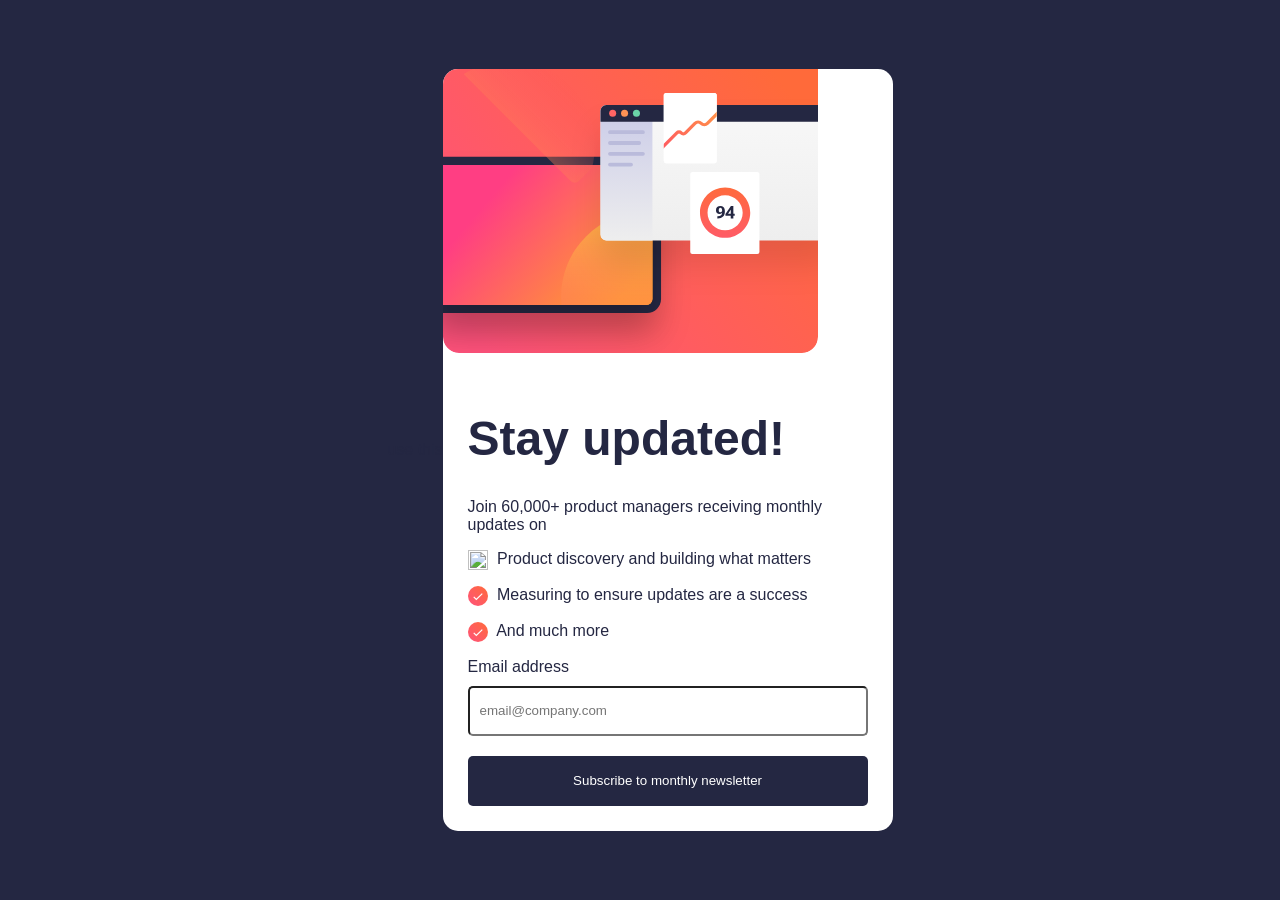
==== index.html @ 40ba4877 "Add files via upload" ====
use this <!DOCTYPE html>
<html lang="en" dir="ltr">
<head>
<meta charset="utf-8">
<title>Newsletter Signup</title>

<style>

body{
    background-color: hsl(234, 29%, 20%);
    color: hsl(234, 29%, 20%);
    font-family: Arial, sans-serif;
    font-size: 16px;

    display:flex;
    justify-content:center;
    align-items:center;
    min-height:100vh;

    margin:0;
    padding:20px;
    box-sizing:border-box;
}

#main{
    display:flex;
    width:min(900px,100%);
    background-color:white;
    border-radius:15px;
    padding:20px;
    box-sizing:border-box;
}

#div1{
    width:60%;
    padding:20px;
    box-sizing:border-box;
}

#div2{
    width:40%;
    display:flex;
    justify-content:center;
    align-items:center;
}

img{
    max-width:100%;
    height:auto;
    display:block;
}

button{
    background-color:hsl(234, 29%, 20%);
    color:white;
    width:100%;
    height:50px;
    border-radius:5px;
    border:none;
    cursor:pointer;
}

h1{
    color:hsl(234, 29%, 20%);
    font-size:3rem;
}

input{
    width:100%;
    height:50px;
    margin-bottom:20px;
    margin-top:10px;
    border-radius:5px;
    box-sizing:border-box;
    padding-left:10px;
}

.para-images{
    width:20px;
    height:20px;
    margin-right:5px;
    display:inline-block;
    vertical-align:middle;
}
#err{
    color:red;
    font-size:0.9rem;

}

/* Mobile version */

#main1{
    display:none;
    width:min(450px,100%);
    background-color:white;
    border-radius:15px;
    overflow:hidden;
}

#div21{
    width:100%;
}

#div11{
    padding:25px;
    box-sizing:border-box;
}

</style>

<script>

function validateEmail(){

    let email = document.getElementById("email").value;

    let atSign = 0;
    let dotSign = 0;

    for(let i = 0; i < email.length; i++){

        if(email[i] === "@"){
            atSign++;
        }

        if(email[i] === "."){
            dotSign++;
        }
    }

    if(atSign == 1 && dotSign >= 1){

        document.getElementById("email").style.color = "green";

        localStorage.setItem("email", email);

        window.location.href = "thank-u.html";

    }else{

        document.getElementById("email").style.color = "red";
        document.getElementById("email").style.backgroundColor = "pink";
    }
}

function resized(){

    const width = window.innerWidth;

    if(width < 1500){

        document.getElementById('main').style.display = 'none';
        document.getElementById('main1').style.display = 'block';

    }else{

        document.getElementById('main').style.display = 'flex';
        document.getElementById('main1').style.display = 'none';
    }
}

window.addEventListener('resize', resized);
window.addEventListener('load', resized);

</script>

</head>

<body>

<div id="main">

    <div id="div1">

        <h1>Stay updated!</h1>

        <p>Join 60,000+ product managers receiving monthly updates on</p>

        <p>
            <img class="para-images" src="images/icon-success.svg" alt="">
            Product discovery and building what matters
        </p>

        <p>
            <img class="para-images" src="icon-success.svg" alt="">
            Measuring to ensure updates are a success
        </p>

        <p>
            <img class="para-images" src="images/icon-success.svg" alt="">
            And much more
        </p>

        <div id="contact">

            <label for="email">Email address</label>
            <span  id="err"></span>
            <br>

            <input
                id="email"
                type="text"
                placeholder="email@company.com"
            >

            <button
                type="button"
                id="btn"
                onclick="validateEmail()">
                Subscribe to monthly newsletter
            </button>

        </div>

    </div>

    <div id="div2">
        <img src="images/illustration-sign-up-desktop.svg" alt="">
    </div>

</div>

<!-- Mobile Layout -->

<div id="main1">

    <div id="div21">
        <img src="images/illustration-sign-up-mobile.svg" alt="">
    </div>

    <div id="div11">

        <h1>Stay updated!</h1>

        <p>Join 60,000+ product managers receiving monthly updates on</p>

        <p>
            <img class="para-images" src="icon-success.svg" alt="">
            Product discovery and building what matters
        </p>

        <p>
            <img class="para-images" src="images/icon-success.svg" alt="">
            Measuring to ensure updates are a success
        </p>

        <p>
            <img class="para-images" src="images/icon-success.svg" alt="">
            And much more
        </p>

        <div id="contact1">

            <label for="email">Email address</label><br>

            <input
                id="email"
                type="text"
                placeholder="email@company.com"
            >

            <button
                type="button"
                id="btn1"
                onclick="validateEmail()">
                Subscribe to monthly newsletter
            </button>

        </div>

    </div>

</div>

</body>
</html>
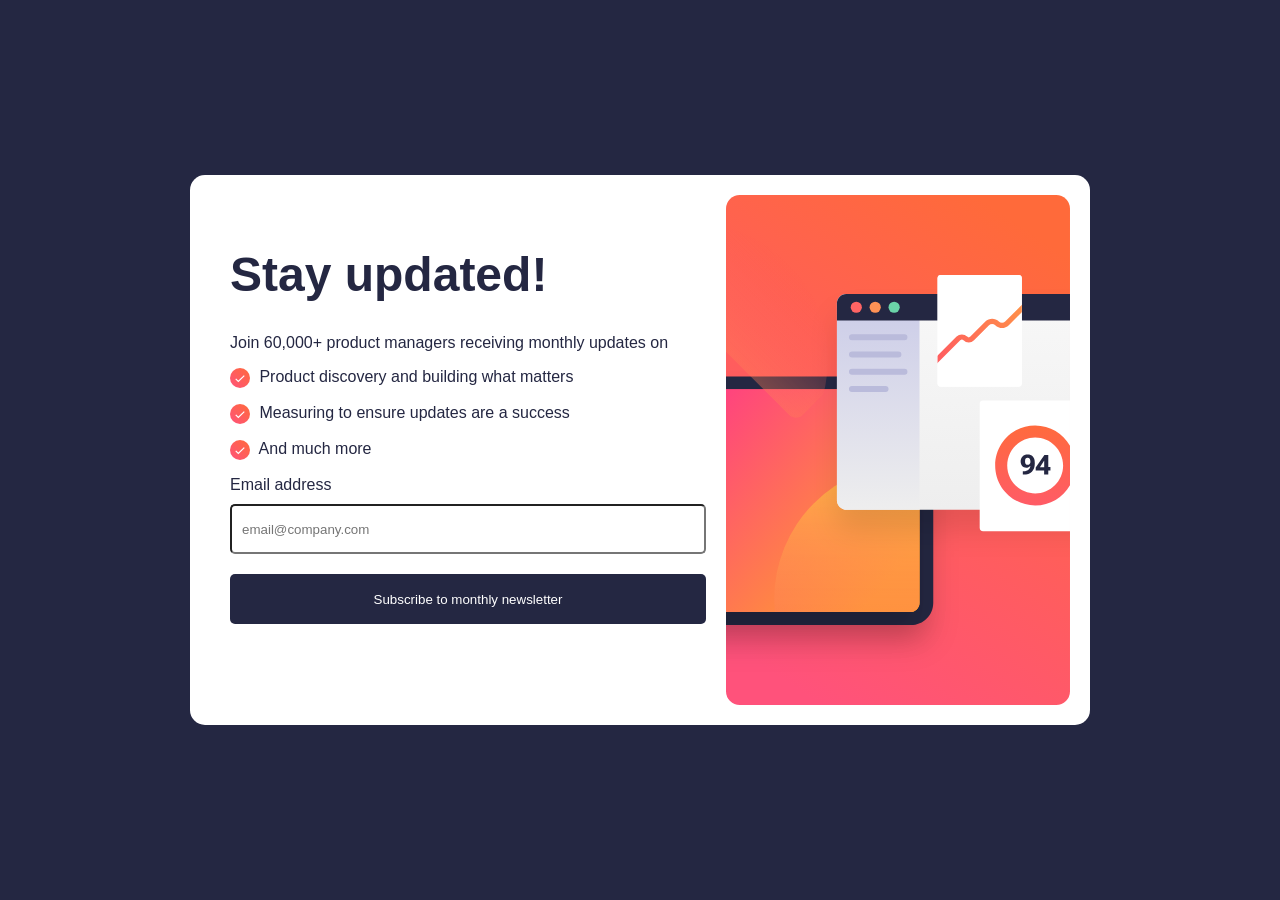
==== commit 0dedf1ab: "adding files" ====
--- a/index.html
+++ b/index.html
@@ -1,169 +1,12 @@
-use this <!DOCTYPE html>
+<!DOCTYPE html>
 <html lang="en" dir="ltr">
 <head>
 <meta charset="utf-8">
 <title>Newsletter Signup</title>
 
-<style>
+<link rel="stylesheet" href="style.css">
 
-body{
-    background-color: hsl(234, 29%, 20%);
-    color: hsl(234, 29%, 20%);
-    font-family: Arial, sans-serif;
-    font-size: 16px;
 
-    display:flex;
-    justify-content:center;
-    align-items:center;
-    min-height:100vh;
-
-    margin:0;
-    padding:20px;
-    box-sizing:border-box;
-}
-
-#main{
-    display:flex;
-    width:min(900px,100%);
-    background-color:white;
-    border-radius:15px;
-    padding:20px;
-    box-sizing:border-box;
-}
-
-#div1{
-    width:60%;
-    padding:20px;
-    box-sizing:border-box;
-}
-
-#div2{
-    width:40%;
-    display:flex;
-    justify-content:center;
-    align-items:center;
-}
-
-img{
-    max-width:100%;
-    height:auto;
-    display:block;
-}
-
-button{
-    background-color:hsl(234, 29%, 20%);
-    color:white;
-    width:100%;
-    height:50px;
-    border-radius:5px;
-    border:none;
-    cursor:pointer;
-}
-
-h1{
-    color:hsl(234, 29%, 20%);
-    font-size:3rem;
-}
-
-input{
-    width:100%;
-    height:50px;
-    margin-bottom:20px;
-    margin-top:10px;
-    border-radius:5px;
-    box-sizing:border-box;
-    padding-left:10px;
-}
-
-.para-images{
-    width:20px;
-    height:20px;
-    margin-right:5px;
-    display:inline-block;
-    vertical-align:middle;
-}
-#err{
-    color:red;
-    font-size:0.9rem;
-
-}
-
-/* Mobile version */
-
-#main1{
-    display:none;
-    width:min(450px,100%);
-    background-color:white;
-    border-radius:15px;
-    overflow:hidden;
-}
-
-#div21{
-    width:100%;
-}
-
-#div11{
-    padding:25px;
-    box-sizing:border-box;
-}
-
-</style>
-
-<script>
-
-function validateEmail(){
-
-    let email = document.getElementById("email").value;
-
-    let atSign = 0;
-    let dotSign = 0;
-
-    for(let i = 0; i < email.length; i++){
-
-        if(email[i] === "@"){
-            atSign++;
-        }
-
-        if(email[i] === "."){
-            dotSign++;
-        }
-    }
-
-    if(atSign == 1 && dotSign >= 1){
-
-        document.getElementById("email").style.color = "green";
-
-        localStorage.setItem("email", email);
-
-        window.location.href = "thank-u.html";
-
-    }else{
-
-        document.getElementById("email").style.color = "red";
-        document.getElementById("email").style.backgroundColor = "pink";
-    }
-}
-
-function resized(){
-
-    const width = window.innerWidth;
-
-    if(width < 1500){
-
-        document.getElementById('main').style.display = 'none';
-        document.getElementById('main1').style.display = 'block';
-
-    }else{
-
-        document.getElementById('main').style.display = 'flex';
-        document.getElementById('main1').style.display = 'none';
-    }
-}
-
-window.addEventListener('resize', resized);
-window.addEventListener('load', resized);
-
-</script>
 
 </head>
 
@@ -183,7 +26,7 @@
         </p>
 
         <p>
-            <img class="para-images" src="icon-success.svg" alt="">
+            <img class="para-images" src="images/icon-success.svg" alt="">
             Measuring to ensure updates are a success
         </p>
 
@@ -272,6 +115,6 @@
     </div>
 
 </div>
-
+<script src="Function.js"></script>
 </body>
 </html>
--- a/style.css
+++ b/style.css
@@ -0,0 +1,106 @@
+
+
+body{
+    background-color: hsl(234, 29%, 20%);
+    color: hsl(234, 29%, 20%);
+    font-family: Arial, sans-serif;
+    font-size: 16px;
+
+    display:flex;
+    justify-content:center;
+    align-items:center;
+    min-height:100vh;
+
+    margin:0;
+    padding:20px;
+    box-sizing:border-box;
+}
+
+#main{
+    display:flex;
+    width:min(900px,100%);
+    background-color:white;
+    border-radius:15px;
+    padding:20px;
+    box-sizing:border-box;
+}
+
+#div1{
+    width:60%;
+    padding:20px;
+    box-sizing:border-box;
+}
+
+#div2{
+    width:40%;
+    display:flex;
+    justify-content:center;
+    align-items:center;
+}
+
+img{
+    max-width:100%;
+    height:auto;
+    display:block;
+}
+
+button{
+    background-color:hsl(234, 29%, 20%);
+    color:white;
+    width:100%;
+    height:50px;
+    border-radius:5px;
+    border:none;
+    cursor:pointer;
+}
+
+h1{
+    color:hsl(234, 29%, 20%);
+    font-size:3rem;
+}
+
+input{
+    width:100%;
+    height:50px;
+    margin-bottom:20px;
+    margin-top:10px;
+    border-radius:5px;
+    box-sizing:border-box;
+    padding-left:10px;
+}
+
+.para-images{
+    width:20px;
+    height:20px;
+    margin-right:5px;
+    display:inline-block;
+    vertical-align:middle;
+}
+#err{
+    color:red;
+    font-size:0.9rem;
+    margin-right:0px;
+    
+
+}
+
+/* Mobile version */
+
+#main1{
+    display:none;
+    width:min(450px,100%);
+    background-color:white;
+    border-radius:15px;
+    overflow:hidden;
+}
+
+#div21{
+    width:100%;
+}
+
+#div11{
+    padding:25px;
+    box-sizing:border-box;
+}
+
+
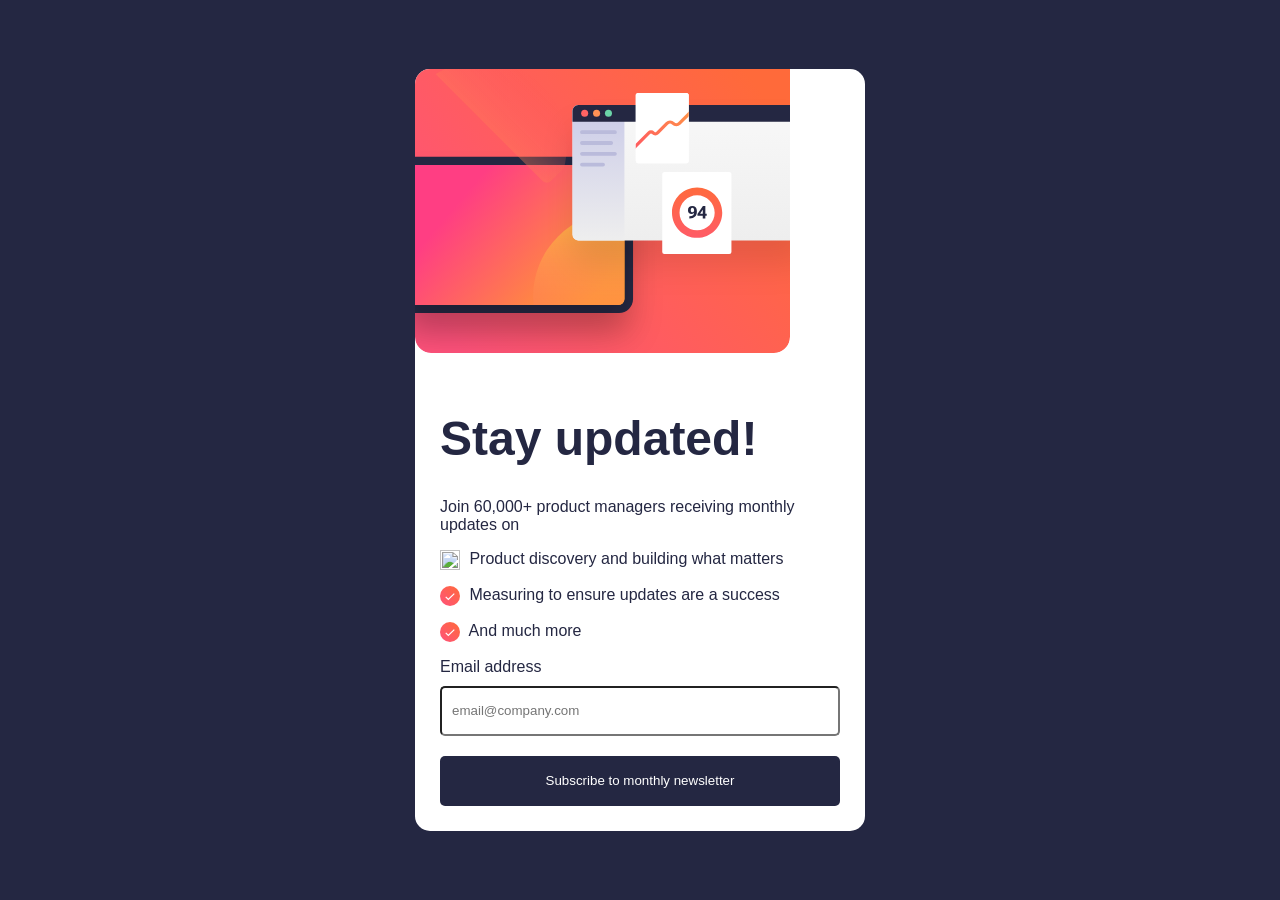
==== commit 9d8ddd37: "Modified Files" ====
--- a/index.html
+++ b/index.html
@@ -106,7 +106,7 @@
             <button
                 type="button"
                 id="btn1"
-                onclick="validateEmail()">
+                onclick="validateEmailOne()">
                 Subscribe to monthly newsletter
             </button>
 
@@ -115,6 +115,6 @@
     </div>
 
 </div>
-<script src="Function.js"></script>
+<script src="function.js"></script>
 </body>
 </html>
